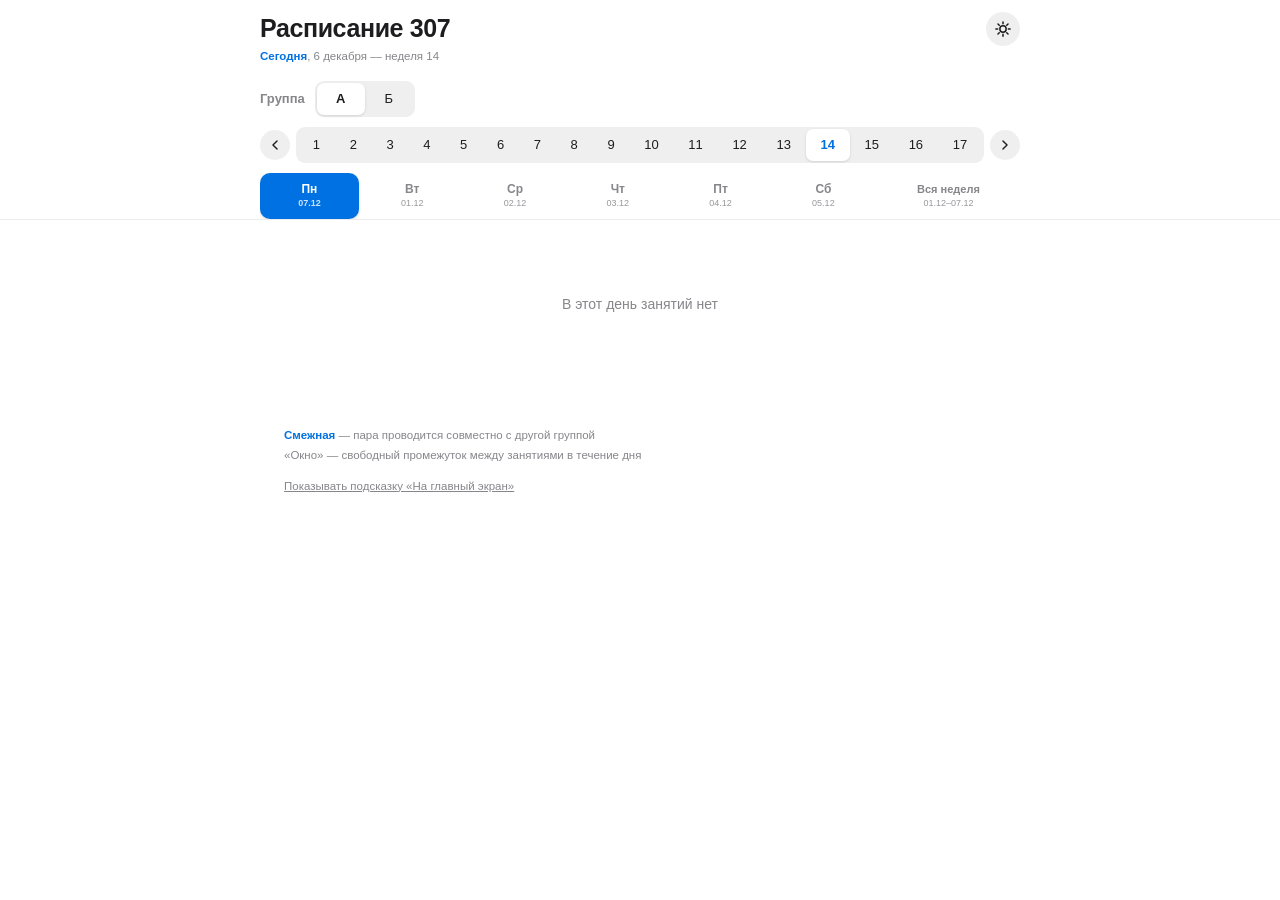
==== index.html @ 19d97fda "Расписание 307 — статичный сайт расписания групп А и Б" ====
<!DOCTYPE html>
<html lang="ru">
<head>
<meta charset="utf-8">
<meta name="viewport" content="width=device-width, initial-scale=1, viewport-fit=cover">
<meta name="color-scheme" content="light dark">
<meta name="theme-color" content="#ffffff" id="metaTheme">
<title>Расписание 307</title>
<meta name="description" content="Расписание занятий групп А и Б: выберите группу и неделю — сайт покажет, какие пары идут на этой неделе.">
<link rel="icon" href="icon.svg" type="image/svg+xml">
<link rel="manifest" href="manifest.webmanifest">
<link rel="stylesheet" href="style.css">
<script>
try{var __s=JSON.parse(localStorage.getItem("schedule307:v1")||"{}");var __d=window.matchMedia&&matchMedia("(prefers-color-scheme: dark)").matches;document.documentElement.dataset.theme=__s.theme||(__d?"dark":"light")}catch(e){document.documentElement.dataset.theme="light"}
</script>
</head>
<body>
<header class="hdr">
  <div class="topbar">
    <div class="brand">
      <h1>Расписание 307</h1>
      <p class="sub" id="todayBadge" hidden></p>
    </div>
    <div class="hdr-actions">
      <button class="iconbtn" id="themeBtn" type="button" aria-label="Переключить тему">
        <svg class="ic-sun" width="18" height="18" viewBox="0 0 24 24" fill="none" stroke="currentColor" stroke-width="2" stroke-linecap="round"><circle cx="12" cy="12" r="4.2"/><path d="M12 2.5v2.4M12 19.1v2.4M2.5 12h2.4M19.1 12h2.4M5.3 5.3l1.7 1.7M17 17l1.7 1.7M18.7 5.3L17 7M7 17l-1.7 1.7"/></svg>
        <svg class="ic-moon" width="18" height="18" viewBox="0 0 24 24" fill="none" stroke="currentColor" stroke-width="2" stroke-linecap="round" stroke-linejoin="round"><path d="M12 3a6 6 0 0 0 9 9 9 9 0 1 1-9-9Z"/></svg>
      </button>
    </div>
  </div>

  <div class="panel">
    <div class="controls">
      <span class="lab" id="groupLab">Группа</span>
      <div class="seg groupseg" id="groupSeg" role="group" aria-label="Учебная группа">
        <button type="button" data-group="А" aria-pressed="true" aria-label="Группа А">А</button>
        <button type="button" data-group="Б" aria-pressed="false" aria-label="Группа Б">Б</button>
      </div>
    </div>

    <div class="weekrow">
      <button class="wk-step" id="weekPrev" type="button" aria-label="Предыдущая неделя">
        <svg width="14" height="14" viewBox="0 0 24 24" fill="none" stroke="currentColor" stroke-width="2.4" stroke-linecap="round" stroke-linejoin="round"><path d="M15.5 5l-7 7 7 7"/></svg>
      </button>
      <div class="seg weekseg" id="weekSeg" role="group" aria-label="Неделя семестра"></div>
      <button class="wk-step" id="weekNext" type="button" aria-label="Следующая неделя">
        <svg width="14" height="14" viewBox="0 0 24 24" fill="none" stroke="currentColor" stroke-width="2.4" stroke-linecap="round" stroke-linejoin="round"><path d="M8.5 5l7 7-7 7"/></svg>
      </button>
    </div>

    <nav class="daytabs" id="dayTabs" role="tablist" aria-label="День недели"></nav>
  </div>

  <button class="backtoday" id="backToday" type="button" hidden>
    <svg width="13" height="13" viewBox="0 0 24 24" fill="none" stroke="currentColor" stroke-width="2.2" stroke-linecap="round" stroke-linejoin="round"><path d="M15.5 5l-7 7 7 7"/></svg>
    <span>Вернуться к сегодня</span>
  </button>
</header>
<main id="main">
  <p class="empty" id="emptyMsg" hidden>В этот день занятий нет</p>
  <div id="content"></div>
</main>

<footer class="ftr">
  <p class="legend"><b>Смежная</b> — пара проводится совместно с другой группой</p>
  <p class="legend">«Окно» — свободный промежуток между занятиями в течение дня</p>
  <p class="ftr-row">
    <button class="linkbtn" id="resetBanner" type="button">Показывать подсказку «На главный экран»</button>
  </p>
</footer>

<div class="banner" id="banner" hidden role="dialog" aria-label="Подсказка: добавить на главный экран">
  <div class="banner-body">
    <p class="banner-title" id="bannerTitle">Добавить на главный экран</p>
    <p class="banner-text" id="bannerText"></p>
    <button class="banner-no" id="bannerNo" type="button">Больше не показывать</button>
  </div>
  <button class="banner-x" id="bannerClose" type="button" aria-label="Скрыть подсказку">
    <svg width="14" height="14" viewBox="0 0 24 24" fill="none" stroke="currentColor" stroke-width="2.2" stroke-linecap="round"><path d="M6 6l12 12M18 6L6 18"/></svg>
  </button>
</div>

<script src="data.js"></script>
<script src="app.js"></script>
</body>
</html>
---- style.css ----
/* Расписание 307 — Apple-стилистика. Light/dark через [data-theme]. */
:root {
  --bg: #ffffff;
  --bg2: #f5f5f7;
  --fg: #1d1d1f;
  --fg2: #86868b;
  --sep: #d2d2d7;
  --card: #ffffff;
  --line: #ececf0;
  --accent: #0071e3;
  --badge-bg: rgba(0, 113, 227, 0.09);
  --btn-bg: rgba(120, 120, 128, 0.12);
  --banner-bg: rgba(250, 250, 252, 0.92);
}
html[data-theme="dark"] {
  --bg: #000000;
  --bg2: #1c1c1e;
  --fg: #f5f5f7;
  --fg2: #86868b;
  --sep: #38383a;
  --card: #1c1c1e;
  --line: #2c2c2e;
  --accent: #0a84ff;
  --badge-bg: rgba(10, 132, 255, 0.16);
  --btn-bg: rgba(120, 120, 128, 0.24);
  --banner-bg: rgba(28, 28, 30, 0.94);
}

* { box-sizing: border-box; }
html { -webkit-text-size-adjust: 100%; }
body {
  margin: 0;
  background: var(--bg);
  color: var(--fg);
  font-family: -apple-system, BlinkMacSystemFont, "SF Pro Text", "Segoe UI",
    Roboto, "Helvetica Neue", Arial, sans-serif;
  font-size: 15px;
  line-height: 1.45;
  font-variant-numeric: tabular-nums;
  -webkit-font-smoothing: antialiased;
  min-height: 100dvh;
}
button { font: inherit; color: inherit; -webkit-tap-highlight-color: transparent; }
a { color: var(--accent); text-decoration: none; }

/* ---------- Шапка: липкая строка заголовка + уезжающая панель управления ---------- */
.hdr {
  position: sticky; top: 0; z-index: 20;
  background: var(--bg);
  padding: 0 16px;
  border-bottom: 1px solid var(--line);
}
.topbar {
  position: sticky; top: 0; z-index: 30;
  display: flex; align-items: flex-start; justify-content: space-between; gap: 12px;
  background: var(--bg);
  padding: calc(10px + env(safe-area-inset-top)) 0 6px;
}
.brand h1 { margin: 0; font-size: 25px; font-weight: 700; letter-spacing: -0.4px; }
.sub { margin: 2px 0 0; font-size: 11.5px; color: var(--fg2); }
.sub b { color: var(--accent); font-weight: 600; }

.iconbtn {
  flex: none; width: 34px; height: 34px; margin-top: 2px;
  display: grid; place-items: center;
  border: none; border-radius: 50%;
  background: var(--btn-bg); color: var(--fg);
  cursor: pointer;
}
html[data-theme="light"] .ic-moon { display: none; }
html[data-theme="dark"] .ic-sun { display: none; }

.hdr-actions { display: flex; align-items: center; gap: 8px; flex: none; }

/* панель управления: на мобиле сворачивается при скролле, липкой остаётся строка заголовка */
.panel { padding-bottom: 10px; }
@media (min-width: 769px) { .panel { padding-bottom: 0; } }
.panel .controls, .panel .weekrow, .panel .daytabs { margin-top: 10px; }

/* ---------- Сегментированные переключатели ---------- */
.seg {
  display: flex; width: 100%;
  background: var(--btn-bg); border-radius: 9px; padding: 2px;
}
.seg button {
  flex: 1; min-height: 32px;
  border: none; border-radius: 7px;
  background: transparent; color: var(--fg);
  font-size: 13px; font-weight: 500;
  cursor: pointer; white-space: nowrap; padding: 4px 8px;
}
.seg button[aria-pressed="true"] {
  background: var(--card); color: var(--fg); font-weight: 600;
  box-shadow: 0 1px 3px rgba(0, 0, 0, 0.12);
}
html[data-theme="dark"] .seg button[aria-pressed="true"] { background: #5a5a5e; box-shadow: none; }
.controls { display: flex; align-items: center; gap: 10px; margin-top: 12px; }
.lab { font-size: 13px; font-weight: 600; color: var(--fg2); }
.groupseg { width: auto; }
.groupseg button { flex: none; min-width: 48px; padding: 6px 16px; }
.weekrow { display: flex; align-items: center; gap: 6px; margin-top: 12px; }
.wk-step {
  flex: none; width: 30px; height: 30px;
  display: grid; place-items: center;
  border: none; border-radius: 50%;
  background: var(--btn-bg); color: var(--fg); cursor: pointer;
}
.wk-step:disabled { opacity: 0.35; cursor: default; }
.weekseg { flex: 1 1 auto; flex-wrap: nowrap; overflow-x: auto; scrollbar-width: none; }
.weekseg::-webkit-scrollbar { display: none; }
.weekseg button { flex: 1 0 auto; min-width: 34px; }
.weekseg button.istoday { color: var(--accent); font-weight: 600; }

/* ---------- Табы дней: пилюли с датами + «Вся неделя» ---------- */
.daytabs {
  display: flex; gap: 4px; margin-top: 12px;
  overflow-x: auto; scrollbar-width: none;
  -webkit-overflow-scrolling: touch;
}
.daytabs::-webkit-scrollbar { display: none; }
.daytabs button {
  flex: 1 0 0; min-width: 0; min-height: 46px;
  display: flex; flex-direction: column; align-items: center; justify-content: center; gap: 1px;
  border: none; border-radius: 10px; background: transparent; cursor: pointer;
  color: var(--fg2); padding: 5px 0; position: relative;
}
.daytabs button.allweek { flex: 1.45 0 0; }
.daytabs button.allweek .dname { font-size: 11px; white-space: nowrap; }
.daytabs .dname { font-size: 12px; font-weight: 600; line-height: 1.25; }
.daytabs .ddate { font-size: 9px; line-height: 1.25; opacity: 0.85; font-variant-numeric: tabular-nums; }
.daytabs button[aria-selected="true"] {
  background: var(--accent); color: #fff; font-weight: 700;
  box-shadow: 0 1px 3px rgba(0, 0, 0, 0.18);
}
.daytabs button[aria-selected="true"] .ddate { opacity: 0.8; }
.backtoday {
  display: flex; align-items: center; gap: 5px;
  margin: 8px 0 0; padding: 0;
  border: none; background: none; cursor: pointer;
  color: var(--accent); font-size: 12.5px; font-weight: 500;
  min-height: 32px;
}
.backtoday[hidden] { display: none; }

/* ---------- Контент ---------- */
main { padding: 12px 16px calc(40px + env(safe-area-inset-bottom)); max-width: 760px; margin: 0 auto; }
.empty { color: var(--fg2); text-align: center; padding: 48px 0; font-size: 14px; }

section.day h2 {
  font-size: 14.5px; font-weight: 700; letter-spacing: 0.1px;
  margin: 20px 0 2px; padding-bottom: 6px;
  border-bottom: 1px solid var(--sep);
}
section.day:first-of-type h2 { margin-top: 4px; }
.dayempty { color: var(--fg2); font-size: 12px; padding: 10px 0 2px; }

/* мобильная карточка дня (вид «Неделя» ≤768px) */
.mday { display: none; }
.mday h2 {
  font-size: 14px; font-weight: 700; letter-spacing: 0.1px;
  margin: 14px 0 2px; padding-bottom: 6px;
  border-bottom: 1px solid var(--sep);
}
.mday .slot:last-child { border-bottom: none; }
.mday .slot { padding: 7px 0; }

.slot {
  display: grid; grid-template-columns: max-content 1fr; gap: 12px;
  padding: 7px 0; border-bottom: 1px solid var(--line);
}
.slot.last { border-bottom: none; padding-bottom: 2px; }
.slot .t { font-weight: 600; font-size: 11.5px; white-space: nowrap; padding-left: 5px; padding-top: 2px; }
.slot.win .wtxt { font-size: 12px; color: var(--fg2); }

.it + .it { margin-top: 7px; }
.it .name { font-size: 12.5px; font-weight: 600; line-height: 1.3; }
.badge {
  display: inline-block; font-size: 9px; font-weight: 600;
  color: var(--accent); background: var(--badge-bg);
  border-radius: 4px; padding: 1px 5px; margin-left: 6px;
  letter-spacing: 0.2px; vertical-align: 1px;
}
.it .meta { font-size: 11px; color: var(--fg2); margin-top: 1px; line-height: 1.35; overflow-wrap: anywhere; }
.it .meta a { color: var(--accent); }

/* ---------- Вид «Неделя» (десктоп) ---------- */
.table { display: none; }
.wk-day { min-width: 0; }
.wk-day .cell, .wk-day .wcell {
  border-radius: 6px; padding: 4px 7px 5px; font-size: 9px; line-height: 1.3;
}
.wk-day .cell { background: var(--bg2); }
.wk-day .cell + .cell, .wk-day .cell + .wcell { margin-top: 3px; }
.wk-day .cell .name { font-weight: 600; display: block; }
.wk-day .cell .meta { color: var(--fg2); display: block; }
.wk-day .badge { font-size: 7px; padding: 0 4px; margin-left: 3px; }
.wk-day .wcell { background: var(--bg2); color: var(--fg2); font-size: 8.5px; padding-top: 5px; padding-bottom: 5px; }
.wk-day .wcell.nowin { background: transparent; }
.wk-day .dayh {
  font-size: 10.5px; font-weight: 700; text-align: center;
  padding-bottom: 4px; border-bottom: 1px solid var(--sep); margin-bottom: 4px;
}
.wk-day .dayh span { display: block; font-weight: 400; font-size: 8.5px; color: var(--fg2); }
.wk-day.is-today .dayh { color: var(--accent); }
.wk-grid { display: grid; grid-template-columns: 64px repeat(6, 1fr); gap: 4px; }
.wk-grid .time { font-size: 8.5px; font-weight: 600; color: var(--fg2); padding-top: 2px; }
.wk-grid .time + .wk-day, .wk-day + .time { border-top: none; }
.wk-grid > div { min-width: 0; }

/* ---------- Подвал ---------- */
.ftr { padding: 8px 16px calc(28px + env(safe-area-inset-bottom)); color: var(--fg2); font-size: 11.5px; max-width: 760px; margin: 0 auto; }
.legend { margin: 3px 0; }
.legend b { color: var(--accent); font-weight: 600; }
.ftr-row { margin-top: 14px; }
.linkbtn {
  border: none; background: none; padding: 0; cursor: pointer;
  color: var(--fg2); font-size: 11.5px; text-decoration: underline;
}

/* ---------- Баннер ---------- */
.banner {
  position: fixed; left: 12px; right: 12px;
  bottom: calc(12px + env(safe-area-inset-bottom)); z-index: 40;
  display: flex; align-items: flex-start; gap: 8px;
  background: var(--banner-bg);
  -webkit-backdrop-filter: saturate(180%) blur(16px);
  backdrop-filter: saturate(180%) blur(16px);
  border-radius: 14px; padding: 12px 12px;
  box-shadow: 0 8px 28px rgba(0, 0, 0, 0.22);
}
.banner[hidden] { display: none; }
.banner-title { margin: 0; font-size: 13px; font-weight: 700; }
.banner-text { margin: 1px 0 0; font-size: 12px; color: var(--fg2); }
.banner-no {
  border: none; background: none; padding: 0; margin-top: 5px; cursor: pointer;
  color: var(--accent); font-size: 11.5px; font-weight: 500;
}
.banner-body { flex: 1; min-width: 0; }
.banner-x {
  flex: none; width: 30px; height: 30px; margin-top: -5px; display: grid; place-items: center;
  border: none; border-radius: 50%; background: var(--btn-bg); color: var(--fg2); cursor: pointer;
}

/* ---------- Адаптив ---------- */
@media (min-width: 769px) {
  .hdr { padding-left: 24px; padding-right: 24px; }
  main, .ftr { padding-left: 24px; padding-right: 24px; }
  .topbar, .panel, .backtoday { max-width: 760px; margin-left: auto; margin-right: auto; }
  .daytabs { margin-top: 10px; }
  /* на десктопе неделя = сетка */
  body[data-view="week"] #content .day { display: none; }
  body[data-view="week"] .table { display: grid; }
}
@media (max-width: 768px) {
  /* на мобиле шапка уезжает, липкой остаётся строка заголовка */
  .hdr { position: static; border-bottom: none; }
  .topbar { box-shadow: 0 1px 0 var(--line); }
  .brand h1 { font-size: 20px; }
  .iconbtn { margin-top: -2px; }
  .daytabs .allweek { min-width: 74px; padding-left: 7px; padding-right: 7px; }
  /* на мобиле неделя = компактные карточки дней */
  .table { display: none; }
  body[data-view="week"] .day { display: none; }
  body[data-view="week"] .mday { display: block; }
  .slot { gap: 10px; }
  .it .name { font-size: 13px; }
  .it .meta { font-size: 11.5px; }
}
@media (max-width: 380px) {
  .brand h1 { font-size: 19px; }
  .lab { font-size: 12px; }
  .groupseg button { min-width: 40px; padding: 6px 10px; }
  .weekseg button { min-width: 30px; }
  .wk-step { width: 28px; height: 28px; }
}

@media (prefers-reduced-motion: reduce) {
  * { transition: none !important; animation: none !important; scroll-behavior: auto !important; }
}
.seg button, .daytabs button, .iconbtn, .banner { transition: background 0.18s, color 0.18s, box-shadow 0.18s; }
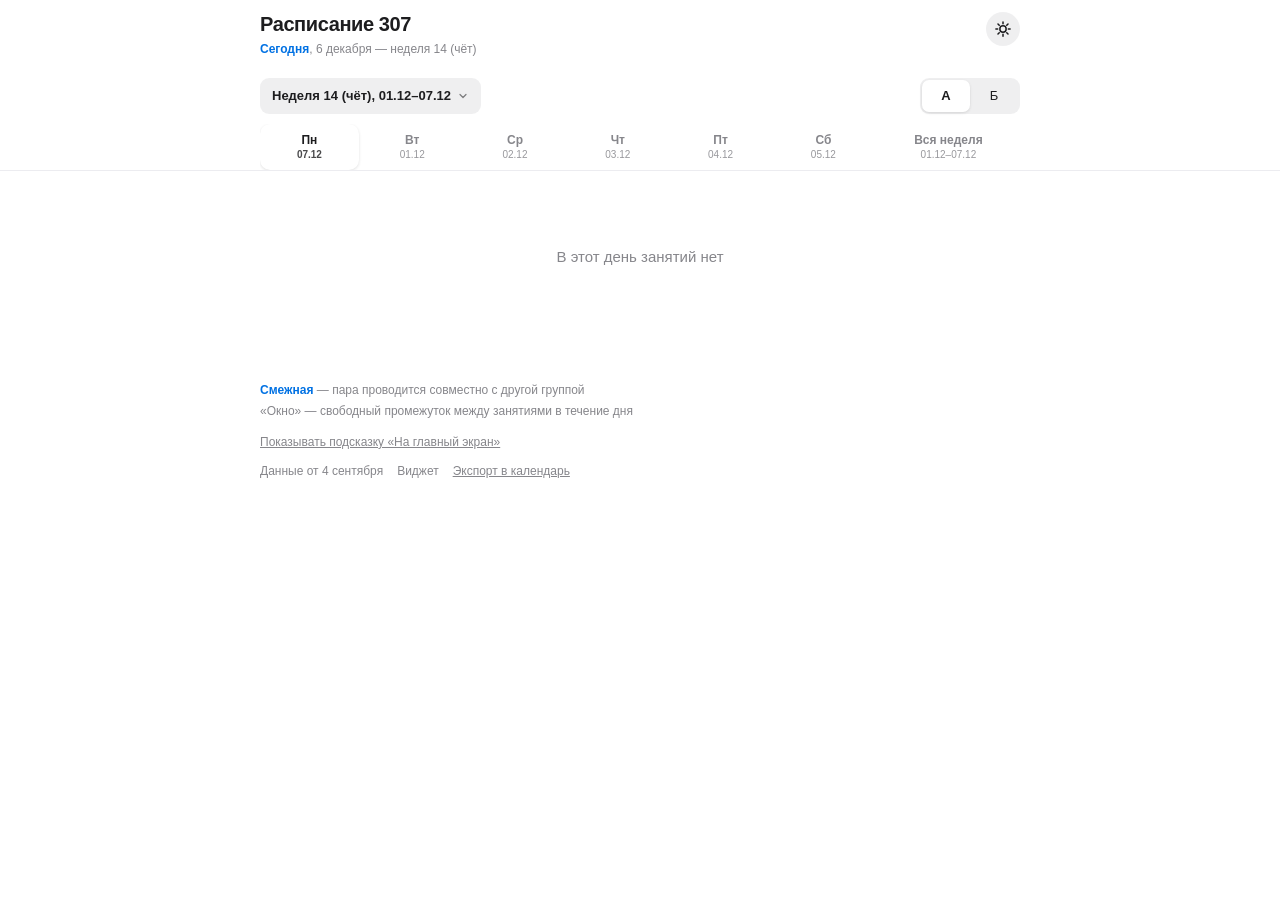
==== commit b3ebf45c: "Волны 1–3: живая карточка «Сейчас», статусы пар, ICS-экспорт, свайп дней, чёт/нечёт, свёрнутая шапка" ====
--- a/index.html
+++ b/index.html
@@ -24,21 +24,24 @@
     <div class="hdr-actions">
       <button class="iconbtn" id="themeBtn" type="button" aria-label="Переключить тему">
         <svg class="ic-sun" width="18" height="18" viewBox="0 0 24 24" fill="none" stroke="currentColor" stroke-width="2" stroke-linecap="round"><circle cx="12" cy="12" r="4.2"/><path d="M12 2.5v2.4M12 19.1v2.4M2.5 12h2.4M19.1 12h2.4M5.3 5.3l1.7 1.7M17 17l1.7 1.7M18.7 5.3L17 7M7 17l-1.7 1.7"/></svg>
-        <svg class="ic-moon" width="18" height="18" viewBox="0 0 24 24" fill="none" stroke="currentColor" stroke-width="2" stroke-linecap="round" stroke-linejoin="round"><path d="M12 3a6 6 0 0 0 9 9 9 9 0 1 1-9-9Z"/></svg>
+        <svg class="ic-moon" width="18" height="18" viewBox="0 0 24 24" fill="none" stroke="currentColor" stroke-width="2" stroke-linecap="round" stroke-linejoin="round"><path d="M21 12.79A9 9 0 1 1 11.21 3 7 7 0 0 0 21 12.79Z"/></svg>
       </button>
     </div>
   </div>
 
   <div class="panel">
-    <div class="controls">
-      <span class="lab" id="groupLab">Группа</span>
+    <div class="headrow">
+      <button class="weekpill" id="weekPill" type="button" aria-expanded="false" aria-controls="weekRow">
+        <span id="weekPillText"></span>
+        <svg width="12" height="12" viewBox="0 0 24 24" fill="none" stroke="currentColor" stroke-width="2.4" stroke-linecap="round" stroke-linejoin="round"><path d="M6 9l6 6 6-6"/></svg>
+      </button>
       <div class="seg groupseg" id="groupSeg" role="group" aria-label="Учебная группа">
         <button type="button" data-group="А" aria-pressed="true" aria-label="Группа А">А</button>
         <button type="button" data-group="Б" aria-pressed="false" aria-label="Группа Б">Б</button>
       </div>
     </div>
 
-    <div class="weekrow">
+    <div class="weekrow" id="weekRow" hidden>
       <button class="wk-step" id="weekPrev" type="button" aria-label="Предыдущая неделя">
         <svg width="14" height="14" viewBox="0 0 24 24" fill="none" stroke="currentColor" stroke-width="2.4" stroke-linecap="round" stroke-linejoin="round"><path d="M15.5 5l-7 7 7 7"/></svg>
       </button>
@@ -67,6 +70,11 @@
   <p class="ftr-row">
     <button class="linkbtn" id="resetBanner" type="button">Показывать подсказку «На главный экран»</button>
   </p>
+  <p class="ftr-row ftr-meta">
+    <span id="dataVersion" hidden></span>
+    <a href="widget.html" class="flink">Виджет</a>
+    <button class="linkbtn" id="icsBtn" type="button">Экспорт в календарь</button>
+  </p>
 </footer>
 
 <div class="banner" id="banner" hidden role="dialog" aria-label="Подсказка: добавить на главный экран">
--- a/style.css
+++ b/style.css
@@ -11,6 +11,10 @@
   --badge-bg: rgba(0, 113, 227, 0.09);
   --btn-bg: rgba(120, 120, 128, 0.12);
   --banner-bg: rgba(250, 250, 252, 0.92);
+  --status-now: #0071e3;
+  --status-soon: #ff9500;
+  --now-tint: rgba(0, 113, 227, 0.05);
+  --topbar-bg: rgba(255, 255, 255, 0.78);
 }
 html[data-theme="dark"] {
   --bg: #000000;
@@ -24,6 +28,10 @@
   --badge-bg: rgba(10, 132, 255, 0.16);
   --btn-bg: rgba(120, 120, 128, 0.24);
   --banner-bg: rgba(28, 28, 30, 0.94);
+  --status-now: #0a84ff;
+  --status-soon: #ff9f0a;
+  --now-tint: rgba(10, 132, 255, 0.10);
+  --topbar-bg: rgba(18, 18, 20, 0.72);
 }
 
 * { box-sizing: border-box; }
@@ -46,18 +54,21 @@
 /* ---------- Шапка: липкая строка заголовка + уезжающая панель управления ---------- */
 .hdr {
   position: sticky; top: 0; z-index: 20;
-  background: var(--bg);
+  background: transparent;
   padding: 0 16px;
-  border-bottom: 1px solid var(--line);
+  border-bottom: none;
 }
 .topbar {
   position: sticky; top: 0; z-index: 30;
   display: flex; align-items: flex-start; justify-content: space-between; gap: 12px;
-  background: var(--bg);
-  padding: calc(10px + env(safe-area-inset-top)) 0 6px;
-}
-.brand h1 { margin: 0; font-size: 25px; font-weight: 700; letter-spacing: -0.4px; }
-.sub { margin: 2px 0 0; font-size: 11.5px; color: var(--fg2); }
+  background: var(--topbar-bg);
+  -webkit-backdrop-filter: saturate(180%) blur(20px);
+  backdrop-filter: saturate(180%) blur(20px);
+  padding: calc(10px + env(safe-area-inset-top)) 0 8px;
+  margin: 0 -16px; padding-left: 16px; padding-right: 16px;
+}
+.brand h1 { margin: 0; font-size: 20px; font-weight: 700; letter-spacing: -0.4px; }
+.sub { margin: 2px 0 0; font-size: 12px; color: var(--fg2); }
 .sub b { color: var(--accent); font-weight: 600; }
 
 .iconbtn {
@@ -99,6 +110,22 @@
 .groupseg { width: auto; }
 .groupseg button { flex: none; min-width: 48px; padding: 6px 16px; }
 .weekrow { display: flex; align-items: center; gap: 6px; margin-top: 12px; }
+.weekrow[hidden] { display: none; }
+
+/* ---------- Пилюля недели (свёрнутая лента) ---------- */
+.headrow {
+  display: flex; align-items: center; justify-content: space-between;
+  gap: 10px; margin-top: 12px;
+}
+.weekpill {
+  display: flex; align-items: center; gap: 6px;
+  min-height: 36px; padding: 6px 12px;
+  border: none; border-radius: 9px; cursor: pointer;
+  background: var(--btn-bg); color: var(--fg);
+  font-size: 13px; font-weight: 600;
+}
+.weekpill svg { opacity: 0.55; }
+.weekpill[aria-expanded="true"] svg { transform: rotate(180deg); }
 .wk-step {
   flex: none; width: 30px; height: 30px;
   display: grid; place-items: center;
@@ -125,31 +152,38 @@
   color: var(--fg2); padding: 5px 0; position: relative;
 }
 .daytabs button.allweek { flex: 1.45 0 0; }
-.daytabs button.allweek .dname { font-size: 11px; white-space: nowrap; }
+.daytabs button.allweek .dname { font-size: 12px; white-space: nowrap; }
 .daytabs .dname { font-size: 12px; font-weight: 600; line-height: 1.25; }
-.daytabs .ddate { font-size: 9px; line-height: 1.25; opacity: 0.85; font-variant-numeric: tabular-nums; }
+.daytabs .ddate { font-size: 10px; line-height: 1.25; opacity: 0.85; font-variant-numeric: tabular-nums; }
 .daytabs button[aria-selected="true"] {
-  background: var(--accent); color: #fff; font-weight: 700;
-  box-shadow: 0 1px 3px rgba(0, 0, 0, 0.18);
-}
+  background: var(--card); color: var(--fg); font-weight: 700;
+  box-shadow: 0 1px 3px rgba(0, 0, 0, 0.12);
+}
+html[data-theme="dark"] .daytabs button[aria-selected="true"] { background: #5a5a5e; box-shadow: none; color: #fff; }
 .daytabs button[aria-selected="true"] .ddate { opacity: 0.8; }
+/* сегодняшний день: мягкий акцент, когда он не выбран */
+.daytabs button.istoday:not([aria-selected="true"]) { color: var(--accent); }
 .backtoday {
   display: flex; align-items: center; gap: 5px;
   margin: 8px 0 0; padding: 0;
   border: none; background: none; cursor: pointer;
-  color: var(--accent); font-size: 12.5px; font-weight: 500;
+  color: var(--accent); font-size: 13px; font-weight: 500;
   min-height: 32px;
 }
 .backtoday[hidden] { display: none; }
 
 /* ---------- Контент ---------- */
 main { padding: 12px 16px calc(40px + env(safe-area-inset-bottom)); max-width: 760px; margin: 0 auto; }
-.empty { color: var(--fg2); text-align: center; padding: 48px 0; font-size: 14px; }
+.empty { color: var(--fg2); text-align: center; padding: 48px 0; font-size: 15px; }
 
 section.day h2 {
-  font-size: 14.5px; font-weight: 700; letter-spacing: 0.1px;
+  font-size: 15px; font-weight: 700; letter-spacing: 0.1px;
   margin: 20px 0 2px; padding-bottom: 6px;
   border-bottom: 1px solid var(--sep);
+}
+.h2w {
+  font-size: 12px; font-weight: 500; color: var(--fg2);
+  margin-left: 8px; letter-spacing: 0.2px; white-space: nowrap;
 }
 section.day:first-of-type h2 { margin-top: 4px; }
 .dayempty { color: var(--fg2); font-size: 12px; padding: 10px 0 2px; }
@@ -157,7 +191,7 @@
 /* мобильная карточка дня (вид «Неделя» ≤768px) */
 .mday { display: none; }
 .mday h2 {
-  font-size: 14px; font-weight: 700; letter-spacing: 0.1px;
+  font-size: 15px; font-weight: 700; letter-spacing: 0.1px;
   margin: 14px 0 2px; padding-bottom: 6px;
   border-bottom: 1px solid var(--sep);
 }
@@ -165,23 +199,60 @@
 .mday .slot { padding: 7px 0; }
 
 .slot {
+  position: relative;
   display: grid; grid-template-columns: max-content 1fr; gap: 12px;
   padding: 7px 0; border-bottom: 1px solid var(--line);
 }
 .slot.last { border-bottom: none; padding-bottom: 2px; }
-.slot .t { font-weight: 600; font-size: 11.5px; white-space: nowrap; padding-left: 5px; padding-top: 2px; }
+.slot .t { font-weight: 600; font-size: 13px; white-space: nowrap; padding-left: 5px; padding-top: 2px; }
 .slot.win .wtxt { font-size: 12px; color: var(--fg2); }
 
+/* статусные полосы: абсолютный ::before не участвует в сетке,
+   ложится в 5px-отступ .t слева — выравнивание колонок не меняется */
+.slot.now::before,
+.slot.soon::before {
+  content: ""; position: absolute; left: 0; top: 5px; bottom: 5px;
+  width: 3px; border-radius: 2px;
+}
+.slot.now { background: var(--now-tint); border-radius: 8px; }
+.slot.now::before { background: var(--status-now); }
+.slot.soon::before { background: var(--status-soon); }
+.slot.past { opacity: 0.45; }
+
+/* бейдж «идёт сейчас» — инвертированный */
+.slot.now .badge {
+  background: var(--status-now); color: #fff;
+}
+
 .it + .it { margin-top: 7px; }
-.it .name { font-size: 12.5px; font-weight: 600; line-height: 1.3; }
+.it .name { font-size: 13px; font-weight: 600; line-height: 1.3; }
 .badge {
-  display: inline-block; font-size: 9px; font-weight: 600;
+  display: inline-block; font-size: 10px; font-weight: 600;
   color: var(--accent); background: var(--badge-bg);
   border-radius: 4px; padding: 1px 5px; margin-left: 6px;
   letter-spacing: 0.2px; vertical-align: 1px;
 }
-.it .meta { font-size: 11px; color: var(--fg2); margin-top: 1px; line-height: 1.35; overflow-wrap: anywhere; }
+.it .meta { font-size: 12px; color: var(--fg2); margin-top: 1px; line-height: 1.35; overflow-wrap: anywhere; }
 .it .meta a { color: var(--accent); }
+
+/* ---------- Карточка «Сейчас» ---------- */
+.nowcard {
+  background: var(--card);
+  border-radius: 14px;
+  padding: 14px 16px;
+  margin: 12px 0 4px;
+  animation: nc-in 0.35s ease-out both;
+}
+@keyframes nc-in { from { opacity: 0; transform: translateY(-4px); } to { opacity: 1; transform: none; } }
+html[data-theme="dark"] .nowcard { box-shadow: 0 1px 0 rgba(255, 255, 255, 0.05), 0 6px 18px rgba(0, 0, 0, 0.45); }
+.nc-label {
+  font-size: 10px; font-weight: 600;
+  letter-spacing: 0.8px; text-transform: uppercase;
+  color: var(--fg2);
+}
+.nowcard.is-now .nc-label { color: var(--accent); }
+.nc-title { font-size: 17px; font-weight: 600; line-height: 1.3; margin-top: 3px; letter-spacing: -0.2px; }
+.nc-sub { font-size: 13px; color: var(--fg2); margin-top: 2px; line-height: 1.4; }
 
 /* ---------- Вид «Неделя» (десктоп) ---------- */
 .table { display: none; }
@@ -193,7 +264,7 @@
 .wk-day .cell + .cell, .wk-day .cell + .wcell { margin-top: 3px; }
 .wk-day .cell .name { font-weight: 600; display: block; }
 .wk-day .cell .meta { color: var(--fg2); display: block; }
-.wk-day .badge { font-size: 7px; padding: 0 4px; margin-left: 3px; }
+.wk-day .badge { font-size: 8.5px; padding: 0 3px; margin-left: 3px; }
 .wk-day .wcell { background: var(--bg2); color: var(--fg2); font-size: 8.5px; padding-top: 5px; padding-bottom: 5px; }
 .wk-day .wcell.nowin { background: transparent; }
 .wk-day .dayh {
@@ -208,13 +279,15 @@
 .wk-grid > div { min-width: 0; }
 
 /* ---------- Подвал ---------- */
-.ftr { padding: 8px 16px calc(28px + env(safe-area-inset-bottom)); color: var(--fg2); font-size: 11.5px; max-width: 760px; margin: 0 auto; }
+.ftr { padding: 8px 16px calc(28px + env(safe-area-inset-bottom)); color: var(--fg2); font-size: 12px; max-width: 760px; margin: 0 auto; }
 .legend { margin: 3px 0; }
 .legend b { color: var(--accent); font-weight: 600; }
 .ftr-row { margin-top: 14px; }
+.ftr-meta { display: flex; align-items: baseline; gap: 14px; margin-top: 12px; }
+.flink { color: var(--fg2); }
 .linkbtn {
   border: none; background: none; padding: 0; cursor: pointer;
-  color: var(--fg2); font-size: 11.5px; text-decoration: underline;
+  color: var(--fg2); font-size: 12px; text-decoration: underline;
 }
 
 /* ---------- Баннер ---------- */
@@ -232,8 +305,8 @@
 .banner-title { margin: 0; font-size: 13px; font-weight: 700; }
 .banner-text { margin: 1px 0 0; font-size: 12px; color: var(--fg2); }
 .banner-no {
-  border: none; background: none; padding: 0; margin-top: 5px; cursor: pointer;
-  color: var(--accent); font-size: 11.5px; font-weight: 500;
+  border: none; background: none; padding: 10px 12px 0 0; margin: -2px 0 0; cursor: pointer;
+  color: var(--accent); font-size: 12px; font-weight: 500;
 }
 .banner-body { flex: 1; min-width: 0; }
 .banner-x {
@@ -243,19 +316,29 @@
 
 /* ---------- Адаптив ---------- */
 @media (min-width: 769px) {
-  .hdr { padding-left: 24px; padding-right: 24px; }
-  main, .ftr { padding-left: 24px; padding-right: 24px; }
+  .hdr {
+    background: var(--topbar-bg);
+    -webkit-backdrop-filter: saturate(180%) blur(20px);
+    backdrop-filter: saturate(180%) blur(20px);
+    border-bottom: 1px solid var(--line);
+  }
   .topbar, .panel, .backtoday { max-width: 760px; margin-left: auto; margin-right: auto; }
+  .topbar { background: transparent; -webkit-backdrop-filter: none; backdrop-filter: none; padding-left: 0; padding-right: 0; }
+  /* контент в той же 760-колонке, что и шапка (без внутренних 16px) */
+  main, .ftr { padding-left: 0; padding-right: 0; }
   .daytabs { margin-top: 10px; }
   /* на десктопе неделя = сетка */
   body[data-view="week"] #content .day { display: none; }
   body[data-view="week"] .table { display: grid; }
 }
 @media (max-width: 768px) {
-  /* на мобиле шапка уезжает, липкой остаётся строка заголовка */
-  .hdr { position: static; border-bottom: none; }
-  .topbar { box-shadow: 0 1px 0 var(--line); }
-  .brand h1 { font-size: 20px; }
+  /* на мобиле панель уезжает при скролле, липкой остаётся строка заголовка:
+     .hdr sticky, панель .panel скрывается классом .collapsed (ставит app.js) */
+  .hdr { position: sticky; top: 0; z-index: 20; border-bottom: none; background: var(--topbar-bg); -webkit-backdrop-filter: saturate(180%) blur(20px); backdrop-filter: saturate(180%) blur(20px); margin: 0 -16px; padding: 0 16px; }
+  .hdr .topbar { position: static; background: transparent; -webkit-backdrop-filter: none; backdrop-filter: none; box-shadow: 0 1px 0 var(--line); }
+  .hdr .panel { overflow: hidden; transition: max-height 0.25s ease, opacity 0.2s ease; max-height: 320px; opacity: 1; }
+  .hdr.collapsed .panel { max-height: 0; opacity: 0; padding-bottom: 0; }
+  .hdr.collapsed .topbar { box-shadow: none; }
   .iconbtn { margin-top: -2px; }
   .daytabs .allweek { min-width: 74px; padding-left: 7px; padding-right: 7px; }
   /* на мобиле неделя = компактные карточки дней */
@@ -264,14 +347,14 @@
   body[data-view="week"] .mday { display: block; }
   .slot { gap: 10px; }
   .it .name { font-size: 13px; }
-  .it .meta { font-size: 11.5px; }
+  .it .meta { font-size: 12px; }
 }
 @media (max-width: 380px) {
-  .brand h1 { font-size: 19px; }
   .lab { font-size: 12px; }
   .groupseg button { min-width: 40px; padding: 6px 10px; }
   .weekseg button { min-width: 30px; }
   .wk-step { width: 28px; height: 28px; }
+  .weekpill { font-size: 12px; padding: 6px 9px; }
 }
 
 @media (prefers-reduced-motion: reduce) {
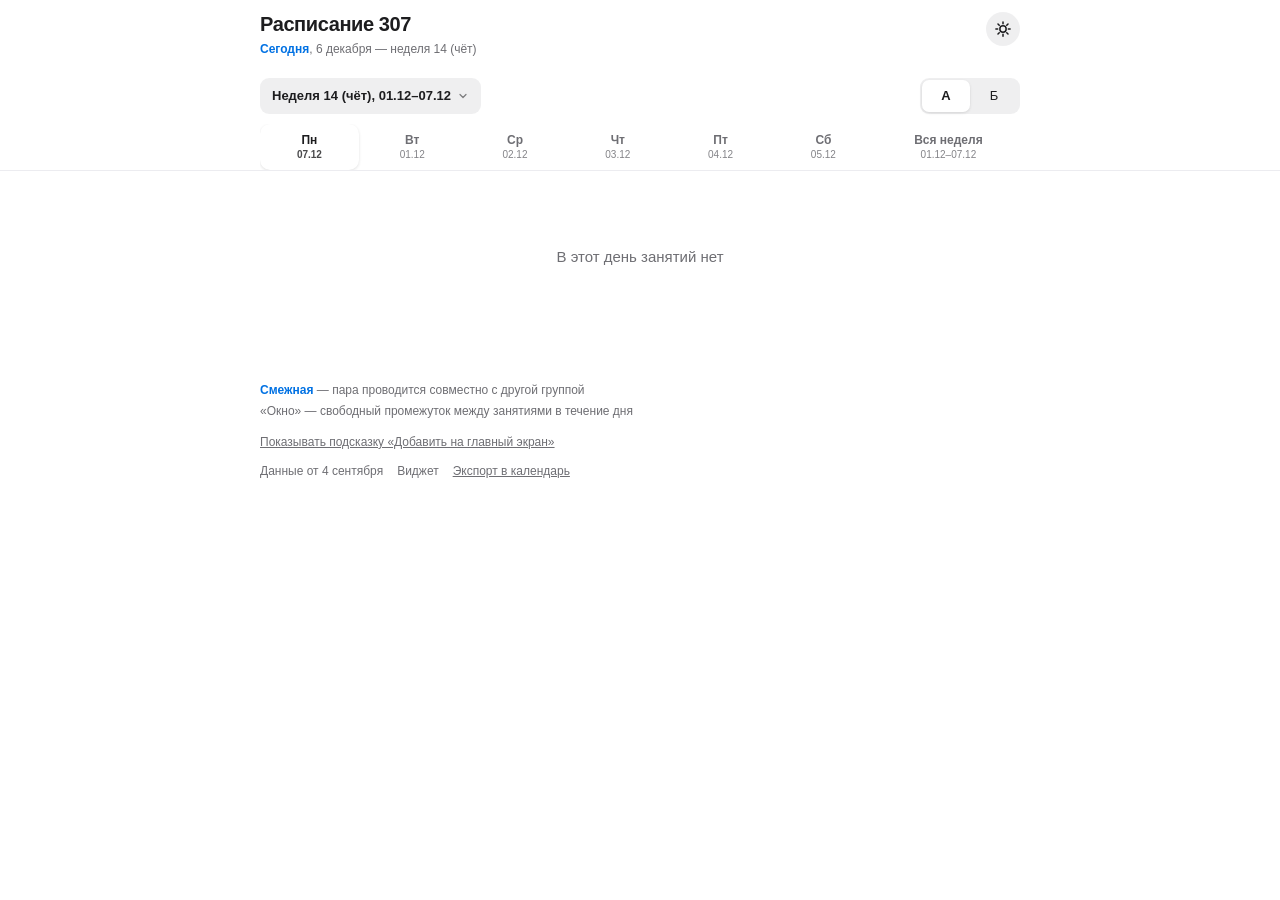
==== commit 2e810cc7: "Аудит 2026-09-06: фиксы виджета и сайта Виджет: кэш пишется только валидной схемой, лестница прогоно" ====
--- a/index.html
+++ b/index.html
@@ -8,6 +8,7 @@
 <title>Расписание 307</title>
 <meta name="description" content="Расписание занятий групп А и Б: выберите группу и неделю — сайт покажет, какие пары идут на этой неделе.">
 <link rel="icon" href="icon.svg" type="image/svg+xml">
+<link rel="apple-touch-icon" href="apple-touch-icon.png">
 <link rel="manifest" href="manifest.webmanifest">
 <link rel="stylesheet" href="style.css">
 <script>
@@ -56,7 +57,7 @@
 
   <button class="backtoday" id="backToday" type="button" hidden>
     <svg width="13" height="13" viewBox="0 0 24 24" fill="none" stroke="currentColor" stroke-width="2.2" stroke-linecap="round" stroke-linejoin="round"><path d="M15.5 5l-7 7 7 7"/></svg>
-    <span>Вернуться к сегодня</span>
+    <span>Вернуться к сегодняшнему дню</span>
   </button>
 </header>
 <main id="main">
@@ -68,7 +69,7 @@
   <p class="legend"><b>Смежная</b> — пара проводится совместно с другой группой</p>
   <p class="legend">«Окно» — свободный промежуток между занятиями в течение дня</p>
   <p class="ftr-row">
-    <button class="linkbtn" id="resetBanner" type="button">Показывать подсказку «На главный экран»</button>
+    <button class="linkbtn" id="resetBanner" type="button">Показывать подсказку «Добавить на главный экран»</button>
   </p>
   <p class="ftr-row ftr-meta">
     <span id="dataVersion" hidden></span>
--- a/style.css
+++ b/style.css
@@ -3,7 +3,7 @@
   --bg: #ffffff;
   --bg2: #f5f5f7;
   --fg: #1d1d1f;
-  --fg2: #86868b;
+  --fg2: #6e6e73;
   --sep: #d2d2d7;
   --card: #ffffff;
   --line: #ececf0;
@@ -50,6 +50,7 @@
 }
 button { font: inherit; color: inherit; -webkit-tap-highlight-color: transparent; }
 a { color: var(--accent); text-decoration: none; }
+:focus-visible { outline: 2px solid var(--accent); outline-offset: 2px; }
 
 /* ---------- Шапка: липкая строка заголовка + уезжающая панель управления ---------- */
 .hdr {
@@ -127,7 +128,7 @@
 .weekpill svg { opacity: 0.55; }
 .weekpill[aria-expanded="true"] svg { transform: rotate(180deg); }
 .wk-step {
-  flex: none; width: 30px; height: 30px;
+  flex: none; width: 36px; height: 36px;
   display: grid; place-items: center;
   border: none; border-radius: 50%;
   background: var(--btn-bg); color: var(--fg); cursor: pointer;
@@ -200,7 +201,7 @@
 
 .slot {
   position: relative;
-  display: grid; grid-template-columns: max-content 1fr; gap: 12px;
+  display: grid; grid-template-columns: max-content minmax(0, 1fr); gap: 12px;
   padding: 7px 0; border-bottom: 1px solid var(--line);
 }
 .slot.last { border-bottom: none; padding-bottom: 2px; }
@@ -225,7 +226,7 @@
 }
 
 .it + .it { margin-top: 7px; }
-.it .name { font-size: 13px; font-weight: 600; line-height: 1.3; }
+.it .name { font-size: 13px; font-weight: 600; line-height: 1.3; overflow-wrap: anywhere; }
 .badge {
   display: inline-block; font-size: 10px; font-weight: 600;
   color: var(--accent); background: var(--badge-bg);
@@ -240,7 +241,7 @@
   background: var(--card);
   border-radius: 14px;
   padding: 14px 16px;
-  margin: 12px 0 4px;
+  margin: 12px 0 18px;
   animation: nc-in 0.35s ease-out both;
 }
 @keyframes nc-in { from { opacity: 0; transform: translateY(-4px); } to { opacity: 1; transform: none; } }
@@ -283,7 +284,7 @@
 .legend { margin: 3px 0; }
 .legend b { color: var(--accent); font-weight: 600; }
 .ftr-row { margin-top: 14px; }
-.ftr-meta { display: flex; align-items: baseline; gap: 14px; margin-top: 12px; }
+.ftr-meta { display: flex; flex-wrap: wrap; align-items: baseline; gap: 14px; margin-top: 12px; }
 .flink { color: var(--fg2); }
 .linkbtn {
   border: none; background: none; padding: 0; cursor: pointer;
@@ -310,7 +311,7 @@
 }
 .banner-body { flex: 1; min-width: 0; }
 .banner-x {
-  flex: none; width: 30px; height: 30px; margin-top: -5px; display: grid; place-items: center;
+  flex: none; width: 36px; height: 36px; margin-top: -5px; display: grid; place-items: center;
   border: none; border-radius: 50%; background: var(--btn-bg); color: var(--fg2); cursor: pointer;
 }
 
@@ -334,7 +335,7 @@
 @media (max-width: 768px) {
   /* на мобиле панель уезжает при скролле, липкой остаётся строка заголовка:
      .hdr sticky, панель .panel скрывается классом .collapsed (ставит app.js) */
-  .hdr { position: sticky; top: 0; z-index: 20; border-bottom: none; background: var(--topbar-bg); -webkit-backdrop-filter: saturate(180%) blur(20px); backdrop-filter: saturate(180%) blur(20px); margin: 0 -16px; padding: 0 16px; }
+  .hdr { position: sticky; top: 0; z-index: 20; border-bottom: none; background: var(--topbar-bg); -webkit-backdrop-filter: saturate(180%) blur(20px); backdrop-filter: saturate(180%) blur(20px); margin: 0; padding: 0 16px; }
   .hdr .topbar { position: static; background: transparent; -webkit-backdrop-filter: none; backdrop-filter: none; box-shadow: 0 1px 0 var(--line); }
   .hdr .panel { overflow: hidden; transition: max-height 0.25s ease, opacity 0.2s ease; max-height: 320px; opacity: 1; }
   .hdr.collapsed .panel { max-height: 0; opacity: 0; padding-bottom: 0; }
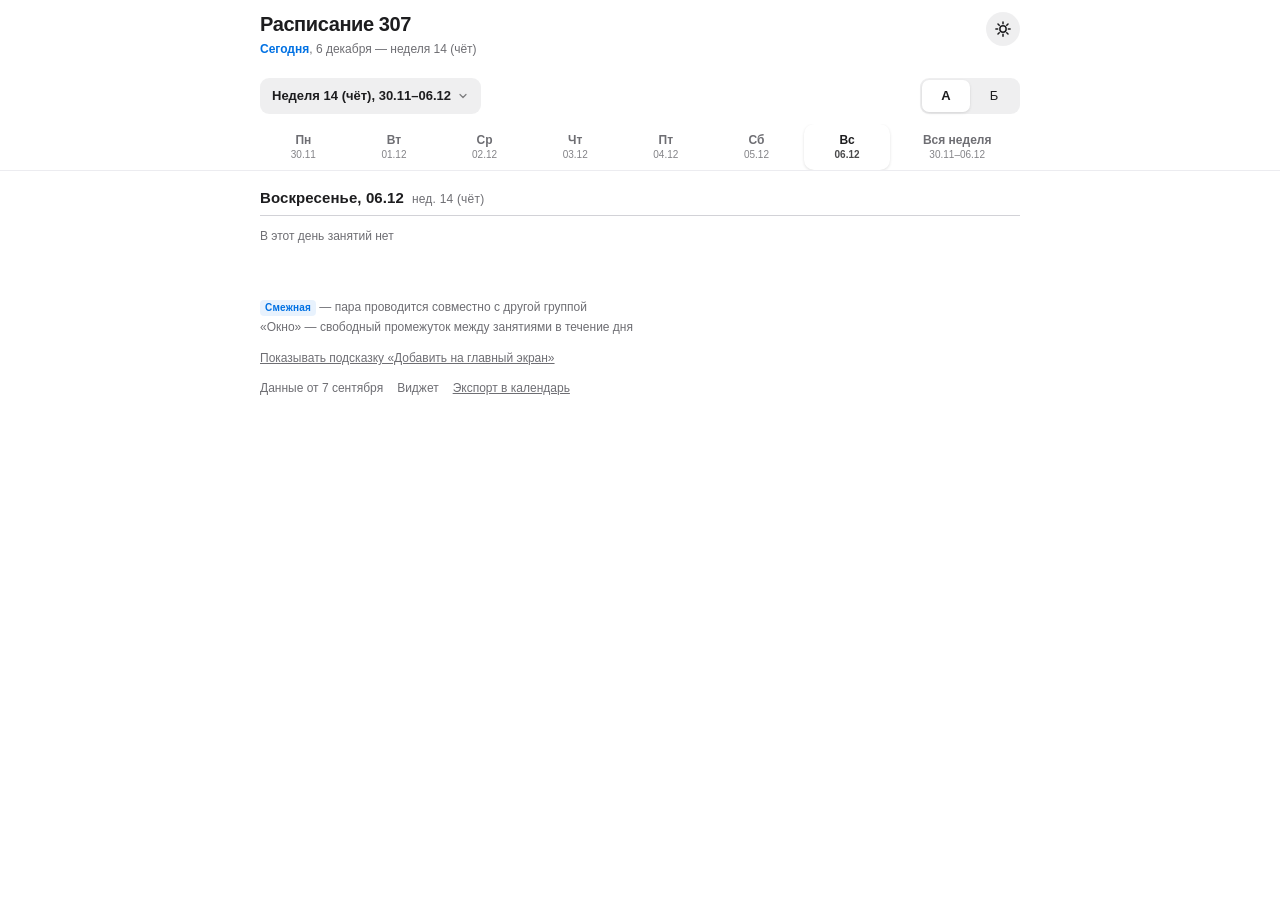
==== commit e3a3aea1: "UI/UX: компактный вид «День» без пустых краёв, прогресс-бар в карточке «Сейчас», рамка карточки в li" ====
--- a/index.html
+++ b/index.html
@@ -66,7 +66,7 @@
 </main>
 
 <footer class="ftr">
-  <p class="legend"><b>Смежная</b> — пара проводится совместно с другой группой</p>
+  <p class="legend"><span class="badge">Смежная</span> — пара проводится совместно с другой группой</p>
   <p class="legend">«Окно» — свободный промежуток между занятиями в течение дня</p>
   <p class="ftr-row">
     <button class="linkbtn" id="resetBanner" type="button">Показывать подсказку «Добавить на главный экран»</button>
--- a/style.css
+++ b/style.css
@@ -244,6 +244,7 @@
   margin: 12px 0 18px;
   animation: nc-in 0.35s ease-out both;
 }
+html[data-theme="light"] .nowcard { box-shadow: inset 0 0 0 1px var(--line); }
 @keyframes nc-in { from { opacity: 0; transform: translateY(-4px); } to { opacity: 1; transform: none; } }
 html[data-theme="dark"] .nowcard { box-shadow: 0 1px 0 rgba(255, 255, 255, 0.05), 0 6px 18px rgba(0, 0, 0, 0.45); }
 .nc-label {
@@ -254,6 +255,17 @@
 .nowcard.is-now .nc-label { color: var(--accent); }
 .nc-title { font-size: 17px; font-weight: 600; line-height: 1.3; margin-top: 3px; letter-spacing: -0.2px; }
 .nc-sub { font-size: 13px; color: var(--fg2); margin-top: 2px; line-height: 1.4; }
+/* полоса хода пары: обновляется каждые 30 секунд вместе с карточкой */
+.nc-bar {
+  margin-top: 10px; height: 4px; border-radius: 2px;
+  background: var(--btn-bg); overflow: hidden;
+}
+.nc-bar i {
+  display: block; height: 100%; width: 0;
+  border-radius: 2px;
+  background: var(--status-now);
+  transition: width 0.5s ease;
+}
 
 /* ---------- Вид «Неделя» (десктоп) ---------- */
 .table { display: none; }
@@ -282,7 +294,7 @@
 /* ---------- Подвал ---------- */
 .ftr { padding: 8px 16px calc(28px + env(safe-area-inset-bottom)); color: var(--fg2); font-size: 12px; max-width: 760px; margin: 0 auto; }
 .legend { margin: 3px 0; }
-.legend b { color: var(--accent); font-weight: 600; }
+.legend .badge { margin-left: 0; vertical-align: baseline; }
 .ftr-row { margin-top: 14px; }
 .ftr-meta { display: flex; flex-wrap: wrap; align-items: baseline; gap: 14px; margin-top: 12px; }
 .flink { color: var(--fg2); }
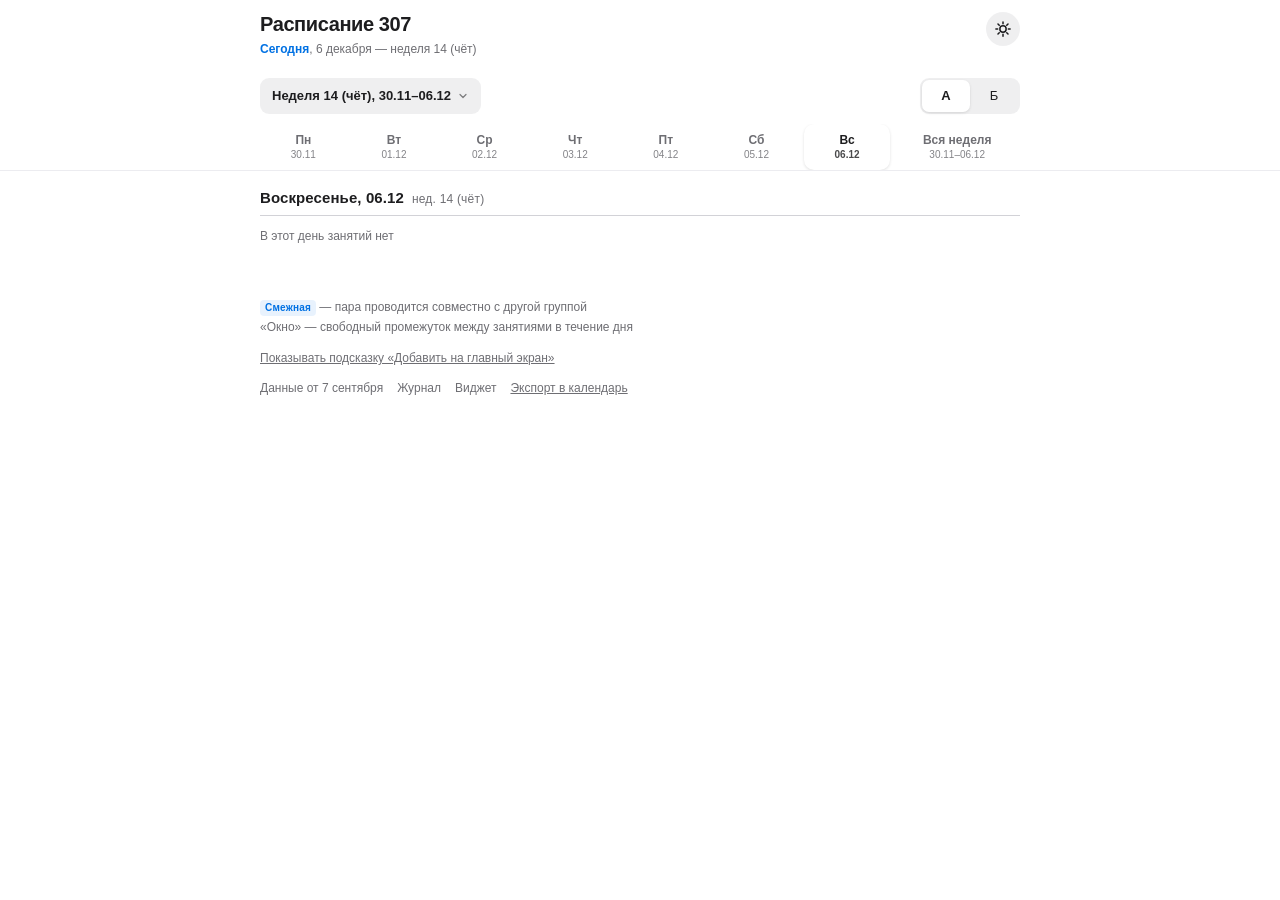
==== commit d5470feb: "Журнал посещаемости: отметки по парам (был/не был + причины), сводка-heatmap, ростер, локальное хран" ====
--- a/index.html
+++ b/index.html
@@ -73,6 +73,7 @@
   </p>
   <p class="ftr-row ftr-meta">
     <span id="dataVersion" hidden></span>
+    <a href="journal.html" class="flink">Журнал</a>
     <a href="widget.html" class="flink">Виджет</a>
     <button class="linkbtn" id="icsBtn" type="button">Экспорт в календарь</button>
   </p>
--- a/style.css
+++ b/style.css
@@ -205,24 +205,25 @@
   padding: 7px 0; border-bottom: 1px solid var(--line);
 }
 .slot.last { border-bottom: none; padding-bottom: 2px; }
-.slot .t { font-weight: 600; font-size: 13px; white-space: nowrap; padding-left: 5px; padding-top: 2px; }
+/* время на базовой линии названия: те же 13px и тот же межстрочный 1.3 */
+.slot .t { font-weight: 600; font-size: 13px; line-height: 1.3; white-space: nowrap; }
 .slot.win .wtxt { font-size: 12px; color: var(--fg2); }
 
-/* статусные полосы: абсолютный ::before не участвует в сетке,
-   ложится в 5px-отступ .t слева — выравнивание колонок не меняется */
-.slot.now::before,
-.slot.soon::before {
-  content: ""; position: absolute; left: 0; top: 5px; bottom: 5px;
-  width: 3px; border-radius: 2px;
-}
-.slot.now { background: var(--now-tint); border-radius: 8px; }
-.slot.now::before { background: var(--status-now); }
-.slot.soon::before { background: var(--status-soon); }
+/* статусы — без цветных палок и заливок: текущая пара читается
+   по синему времени, прошедшие приглушены, «скоро» не помечается */
+.slot.now .t { color: var(--status-now); }
 .slot.past { opacity: 0.45; }
 
-/* бейдж «идёт сейчас» — инвертированный */
+/* бейдж «идёт сейчас» — маленькая живая точка перед названием */
 .slot.now .badge {
-  background: var(--status-now); color: #fff;
+  background: transparent; color: var(--status-now);
+  padding: 0; margin-left: 7px; vertical-align: 2px;
+  font-size: 0;
+}
+.slot.now .badge::before {
+  content: ""; display: inline-block;
+  width: 7px; height: 7px; border-radius: 50%;
+  background: var(--status-now);
 }
 
 .it + .it { margin-top: 7px; }
